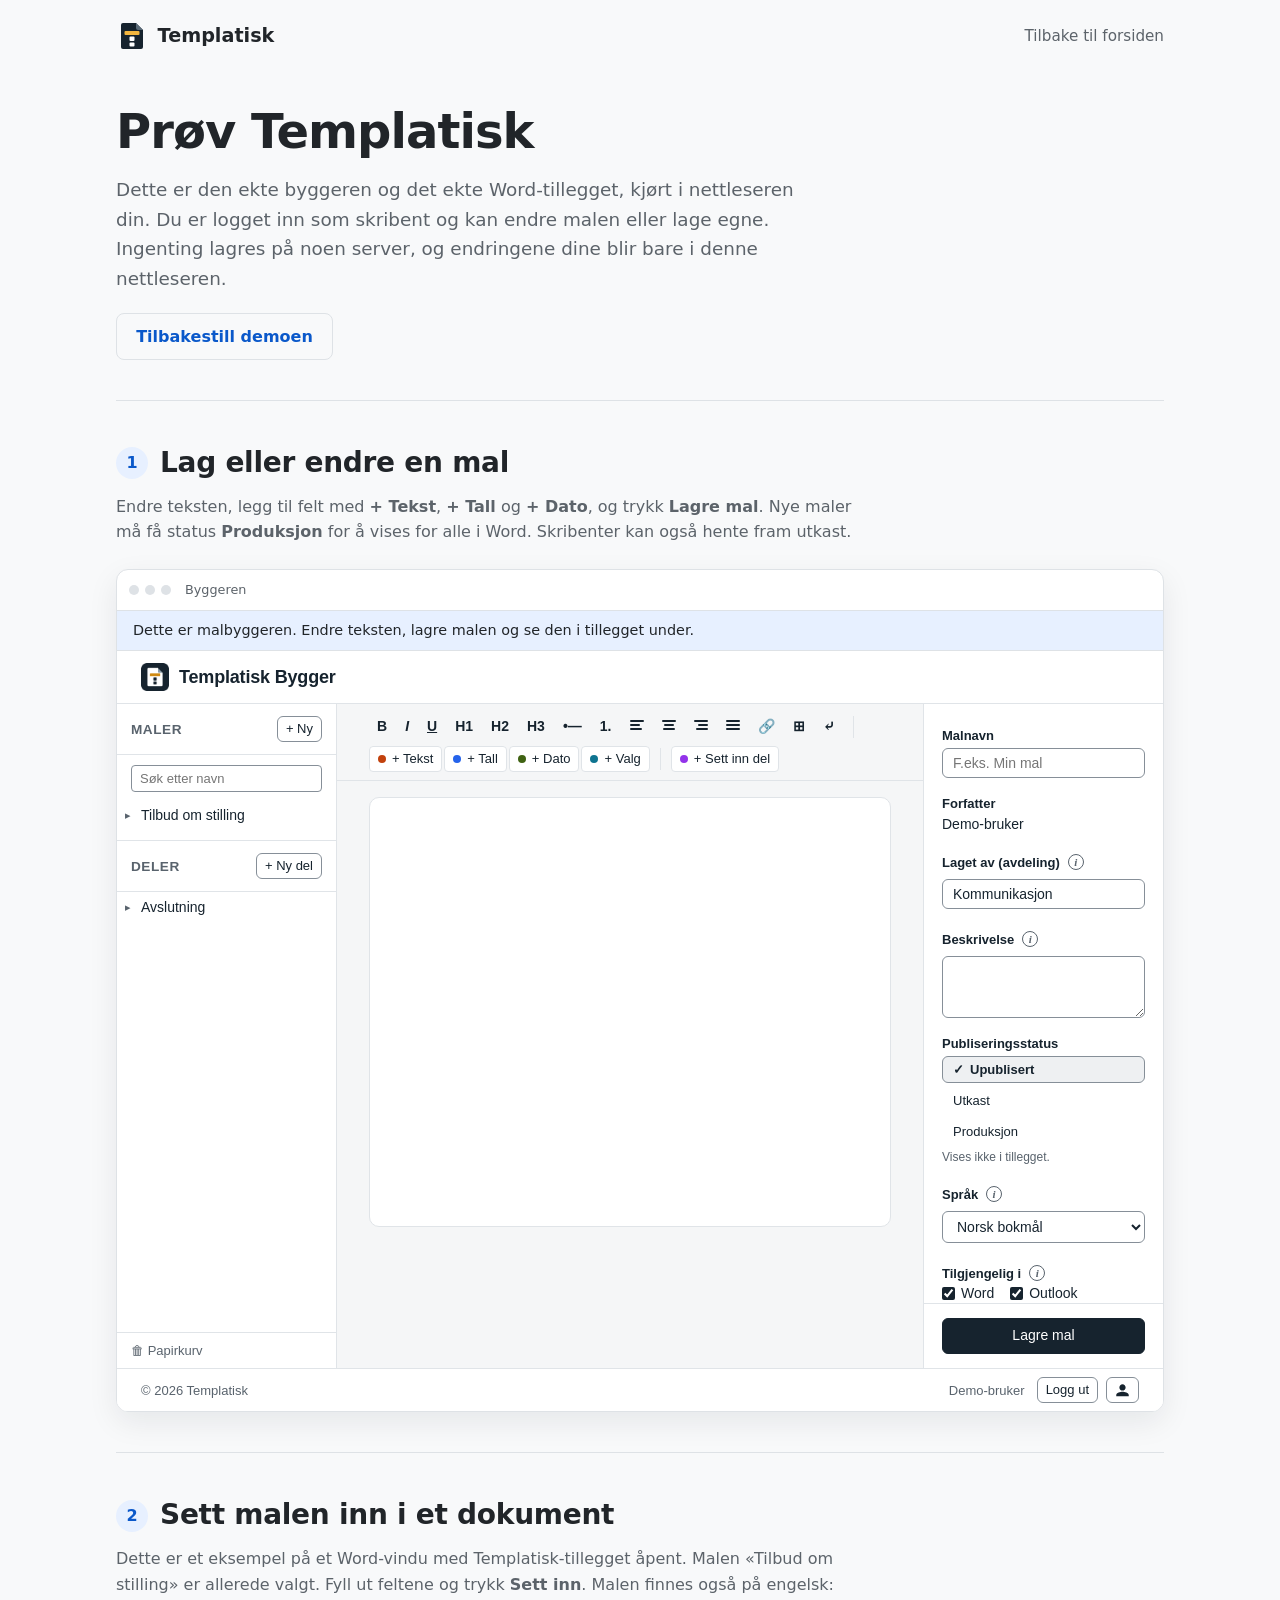
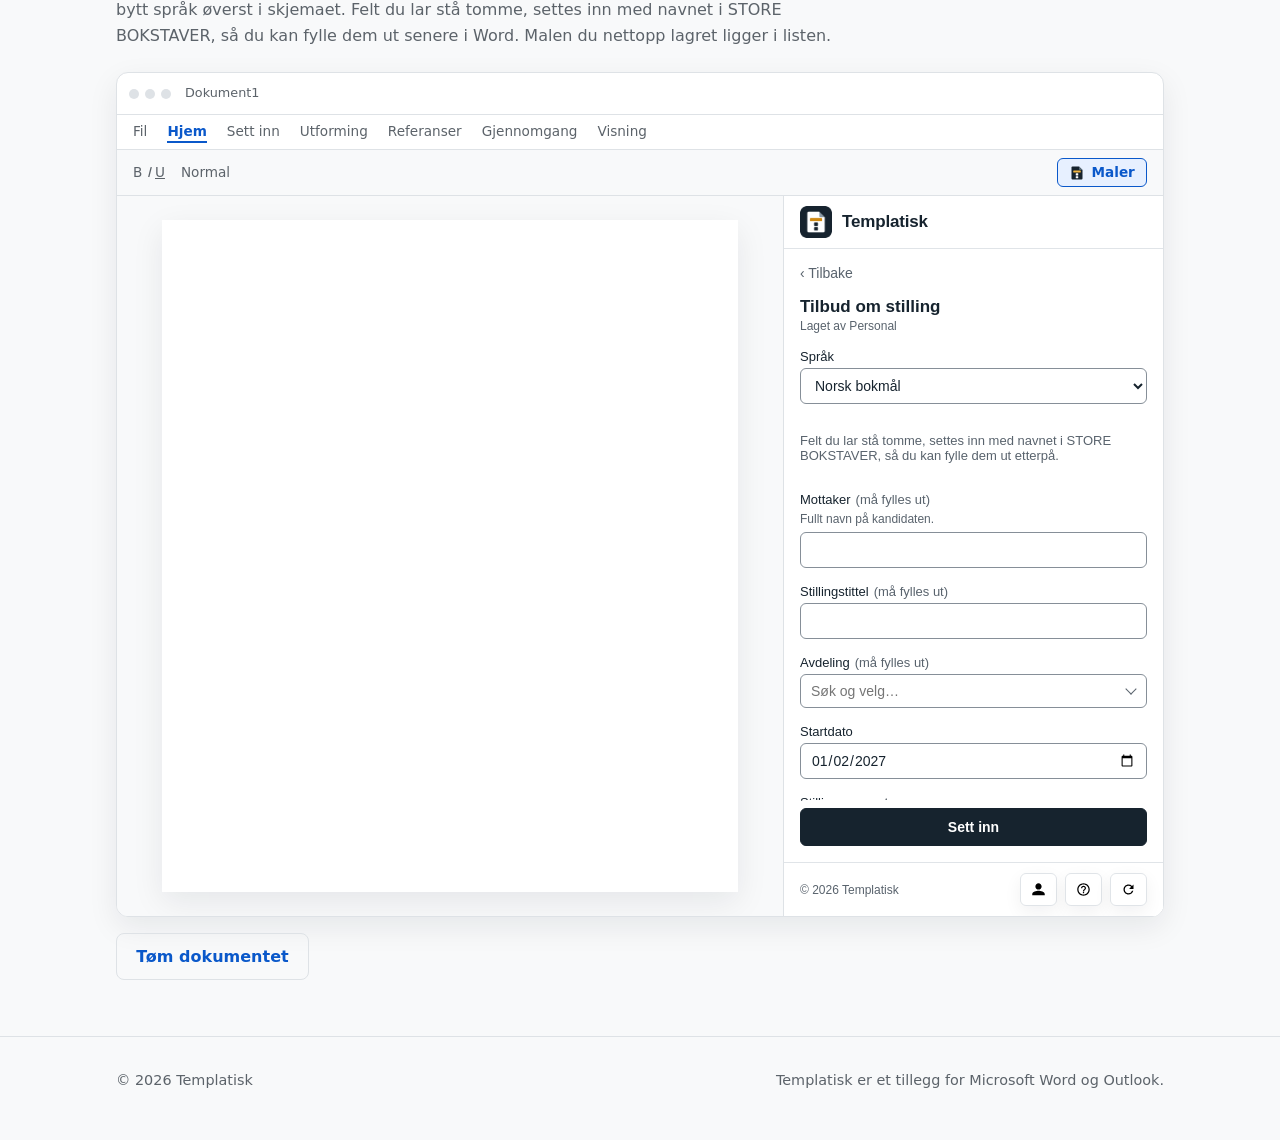
==== demo/index.html @ 2d494798 "Rebuild demo from Templatisk@4390b7e" ====
<!DOCTYPE html>
<html lang="nb">
<head>
  <meta charset="UTF-8" />
  <meta name="viewport" content="width=device-width, initial-scale=1" />
  <title>Prøv Templatisk</title>
  <meta name="description" content="Lag en mal i byggeren og sett den inn i et dokument, rett i nettleseren. Ingenting lagres på en server." />
  <link rel="icon" href="../favicon.svg" type="image/svg+xml" />
  <script type="module" crossorigin src="./assets/index-xJAio5lA.js"></script>
  <link rel="modulepreload" crossorigin href="./assets/store-BIdlFAGC.js">
  <link rel="modulepreload" crossorigin href="./assets/insert-message-D-D-c4nR.js">
  <link rel="stylesheet" crossorigin href="./assets/index-Do1nmGEj.css">
</head>
<body>
  <div class="wrap">
    <header class="top">
      <a class="brand" href="../">
        <picture>
          <source srcset="../logo/mark-dark.svg" media="(prefers-color-scheme: dark)" />
          <img src="../logo/mark.svg" alt="" />
        </picture>Templatisk
      </a>
      <a class="back" href="../">Tilbake til forsiden</a>
    </header>

    <main>
      <section class="intro">
        <h1>Prøv Templatisk</h1>
        <p class="lead">Dette er den ekte byggeren og det ekte Word-tillegget, kjørt i nettleseren din. Du er logget inn som skribent og kan endre malen eller lage egne. Ingenting lagres på noen server, og endringene dine blir bare i denne nettleseren.</p>
        <p><button type="button" class="btn ghost" id="reset-demo">Tilbakestill demoen</button></p>
      </section>

      <p class="small-screen-note">Demoen trenger en større skjerm. Åpne denne siden på en PC eller et nettbrett i liggende format.</p>

      <section class="demo-step" aria-labelledby="step-builder">
        <h2 id="step-builder"><span class="num">1</span>Lag eller endre en mal</h2>
        <p class="sub">Endre teksten, legg til felt med <strong>+ Tekst</strong>, <strong>+ Tall</strong> og <strong>+ Dato</strong>, og trykk <strong>Lagre mal</strong>. Nye maler må få status <strong>Produksjon</strong> for å vises for alle i Word. Skribenter kan også hente fram utkast.</p>
        <div class="window">
          <div class="window-bar" aria-hidden="true"><span></span><span></span><span></span><em>Byggeren</em></div>
          <p class="window-hint">Dette er malbyggeren. Endre teksten, lagre malen og se den i tillegget under.</p>
          <iframe id="builder-frame" class="builder-frame" src="builder.html" title="Templatisk-byggeren"></iframe>
        </div>
      </section>

      <section class="demo-step" aria-labelledby="step-word">
        <h2 id="step-word"><span class="num">2</span>Sett malen inn i et dokument</h2>
        <p class="sub">Dette er et eksempel på et Word-vindu med Templatisk-tillegget åpent. Malen «Tilbud om stilling» er allerede valgt. Fyll ut feltene og trykk <strong>Sett inn</strong>. Malen finnes også på engelsk: bytt språk øverst i skjemaet. Felt du lar stå tomme, settes inn med navnet i STORE BOKSTAVER, så du kan fylle dem ut senere i Word. Malen du nettopp lagret ligger i listen.</p>
        <div class="word">
          <div class="word-title" aria-hidden="true"><span></span><span></span><span></span><em>Dokument1</em></div>
          <div class="word-ribbon" aria-hidden="true">
            <span>Fil</span><span class="active">Hjem</span><span>Sett inn</span><span>Utforming</span><span>Referanser</span><span>Gjennomgang</span><span>Visning</span>
          </div>
          <div class="word-tools" aria-hidden="true">
            <span class="tool-group">B <i>I</i> <u>U</u></span>
            <span class="tool-group">Normal</span>
            <span class="tool-templatisk"><img src="../logo/mark.svg" alt="" />Maler</span>
          </div>
          <div class="word-body">
            <div class="word-canvas">
              <div class="paper" id="paper" contenteditable="true" spellcheck="false" aria-label="Dokumentet. Klikk her for å velge hvor malen settes inn."><p><br></p></div>
            </div>
            <iframe id="addin-frame" class="addin-frame" src="addin.html" title="Templatisk-tillegget i Word"></iframe>
          </div>
        </div>
        <p><button type="button" class="btn ghost" id="clear-document">Tøm dokumentet</button></p>
      </section>
    </main>
  </div>

  <footer>
    <div class="wrap">
      <span>© 2026 Templatisk</span>
      <span>Templatisk er et tillegg for Microsoft Word og Outlook.</span>
    </div>
  </footer>
</body>
</html>
---- demo/assets/index-Do1nmGEj.css ----
:root{--bg: #f8f9fa;--surface: #ffffff;--border: #dee2e6;--text: #212529;--muted: #5c636a;--primary: #0a58ca;--primary-tint: #e7f0ff;--highlight: #fff3e0;--shadow: 0 10px 30px rgba(16, 24, 40, .08)}@media(prefers-color-scheme:dark){:root{--bg: #1a1d21;--surface: #25292e;--border: #3a4048;--text: #e2e8f0;--muted: #a3b0c4;--primary: #82b4f7;--primary-tint: #1e3a5f;--highlight: #3d2a12;--shadow: 0 10px 30px rgba(0, 0, 0, .35)}}*{box-sizing:border-box}body{margin:0;background:var(--bg);color:var(--text);font-family:Segoe UI,system-ui,-apple-system,sans-serif;line-height:1.6}a{color:var(--primary)}.wrap{max-width:68rem;margin:0 auto;padding:0 1.25rem}header.top{display:flex;align-items:center;justify-content:space-between;padding:1.25rem 0}.brand{display:flex;align-items:center;gap:.6rem;font-weight:700;font-size:1.2rem;color:var(--text);text-decoration:none}.brand img{display:block;width:32px;height:32px}.back{color:var(--muted);text-decoration:none;font-size:.95rem}.back:hover{color:var(--text)}.intro{padding:2rem 0 1.5rem}.intro h1{font-size:clamp(2rem,4.5vw,3rem);line-height:1.15;margin:0 0 1rem;letter-spacing:-.02em}.intro .lead{font-size:1.15rem;color:var(--muted);max-width:44rem;margin:0 0 1.25rem}.btn{display:inline-block;padding:.6rem 1.2rem;border-radius:8px;font:inherit;font-weight:600;cursor:pointer;background:var(--primary);color:var(--surface);border:0}.btn.ghost{background:transparent;color:var(--primary);border:1px solid var(--border)}.demo-step{padding:2.5rem 0;border-top:1px solid var(--border)}.demo-step h2{display:flex;align-items:center;gap:.75rem;font-size:1.75rem;margin:0 0 .5rem;letter-spacing:-.01em}.num{display:inline-grid;place-items:center;width:2rem;height:2rem;border-radius:50%;background:var(--primary-tint);color:var(--primary);font-size:1rem;font-weight:700}.sub{color:var(--muted);margin:0 0 1.5rem;max-width:46rem}.window{background:var(--surface);border:1px solid var(--border);border-radius:12px;box-shadow:var(--shadow);overflow:hidden}.window-bar,.word-title{display:flex;align-items:center;gap:6px;padding:10px 12px;border-bottom:1px solid var(--border)}.window-bar span,.word-title span{width:10px;height:10px;border-radius:50%;background:var(--border)}.window-bar em,.word-title em{margin-left:.5rem;font-style:normal;font-size:.8rem;color:var(--muted)}.window-hint{margin:0;padding:.5rem 1rem;border-bottom:1px solid var(--border);background:var(--primary-tint);color:var(--text);font-size:.9rem}.builder-frame{display:block;width:100%;height:760px;border:0;background:#fff}.word{background:var(--surface);border:1px solid var(--border);border-radius:12px;box-shadow:var(--shadow);overflow:hidden}.word-title{justify-content:flex-start}.word-ribbon{display:flex;gap:1.25rem;padding:.4rem 1rem;border-bottom:1px solid var(--border);font-size:.85rem;color:var(--muted)}.word-ribbon .active{color:var(--primary);font-weight:600;box-shadow:inset 0 -2px 0 var(--primary)}.word-tools{display:flex;align-items:center;gap:1rem;padding:.5rem 1rem;border-bottom:1px solid var(--border);font-size:.85rem;color:var(--muted);background:var(--bg)}.tool-templatisk{display:inline-flex;align-items:center;gap:.4rem;margin-left:auto;padding:.15rem .7rem;border:1px solid var(--primary);border-radius:6px;color:var(--primary);background:var(--primary-tint);font-weight:600}.tool-templatisk img{width:16px;height:16px}.word-body{display:grid;grid-template-columns:1fr 380px;height:720px}.word-canvas{overflow-y:auto;padding:1.5rem;background:var(--bg)}.paper{min-height:100%;max-width:36rem;margin:0 auto;padding:2.5rem 3rem;background:#fff;color:#212529;box-shadow:var(--shadow);font-family:Calibri,Segoe UI,system-ui,sans-serif;font-size:.95rem;line-height:1.5;outline:none}.paper h1{font-size:1.6rem;margin:0 0 .75rem}.paper p{margin:0 0 .75rem}.paper .inserted{border-radius:4px;animation:inserted 1.4s ease-out}@keyframes inserted{0%{background:var(--highlight)}to{background:transparent}}@media(prefers-reduced-motion:reduce){.paper .inserted{animation:none}}.addin-frame{display:block;width:100%;height:100%;border:0;border-left:1px solid var(--border);background:#fff}.small-screen-note{display:none;padding:1rem;border:1px solid var(--border);border-radius:8px;background:var(--surface);color:var(--muted)}footer{padding:2rem 0 3rem;color:var(--muted);font-size:.9rem;border-top:1px solid var(--border)}footer .wrap{display:flex;justify-content:space-between;gap:1rem;flex-wrap:wrap}@media(max-width:860px){.small-screen-note{display:block}.demo-step{display:none}}
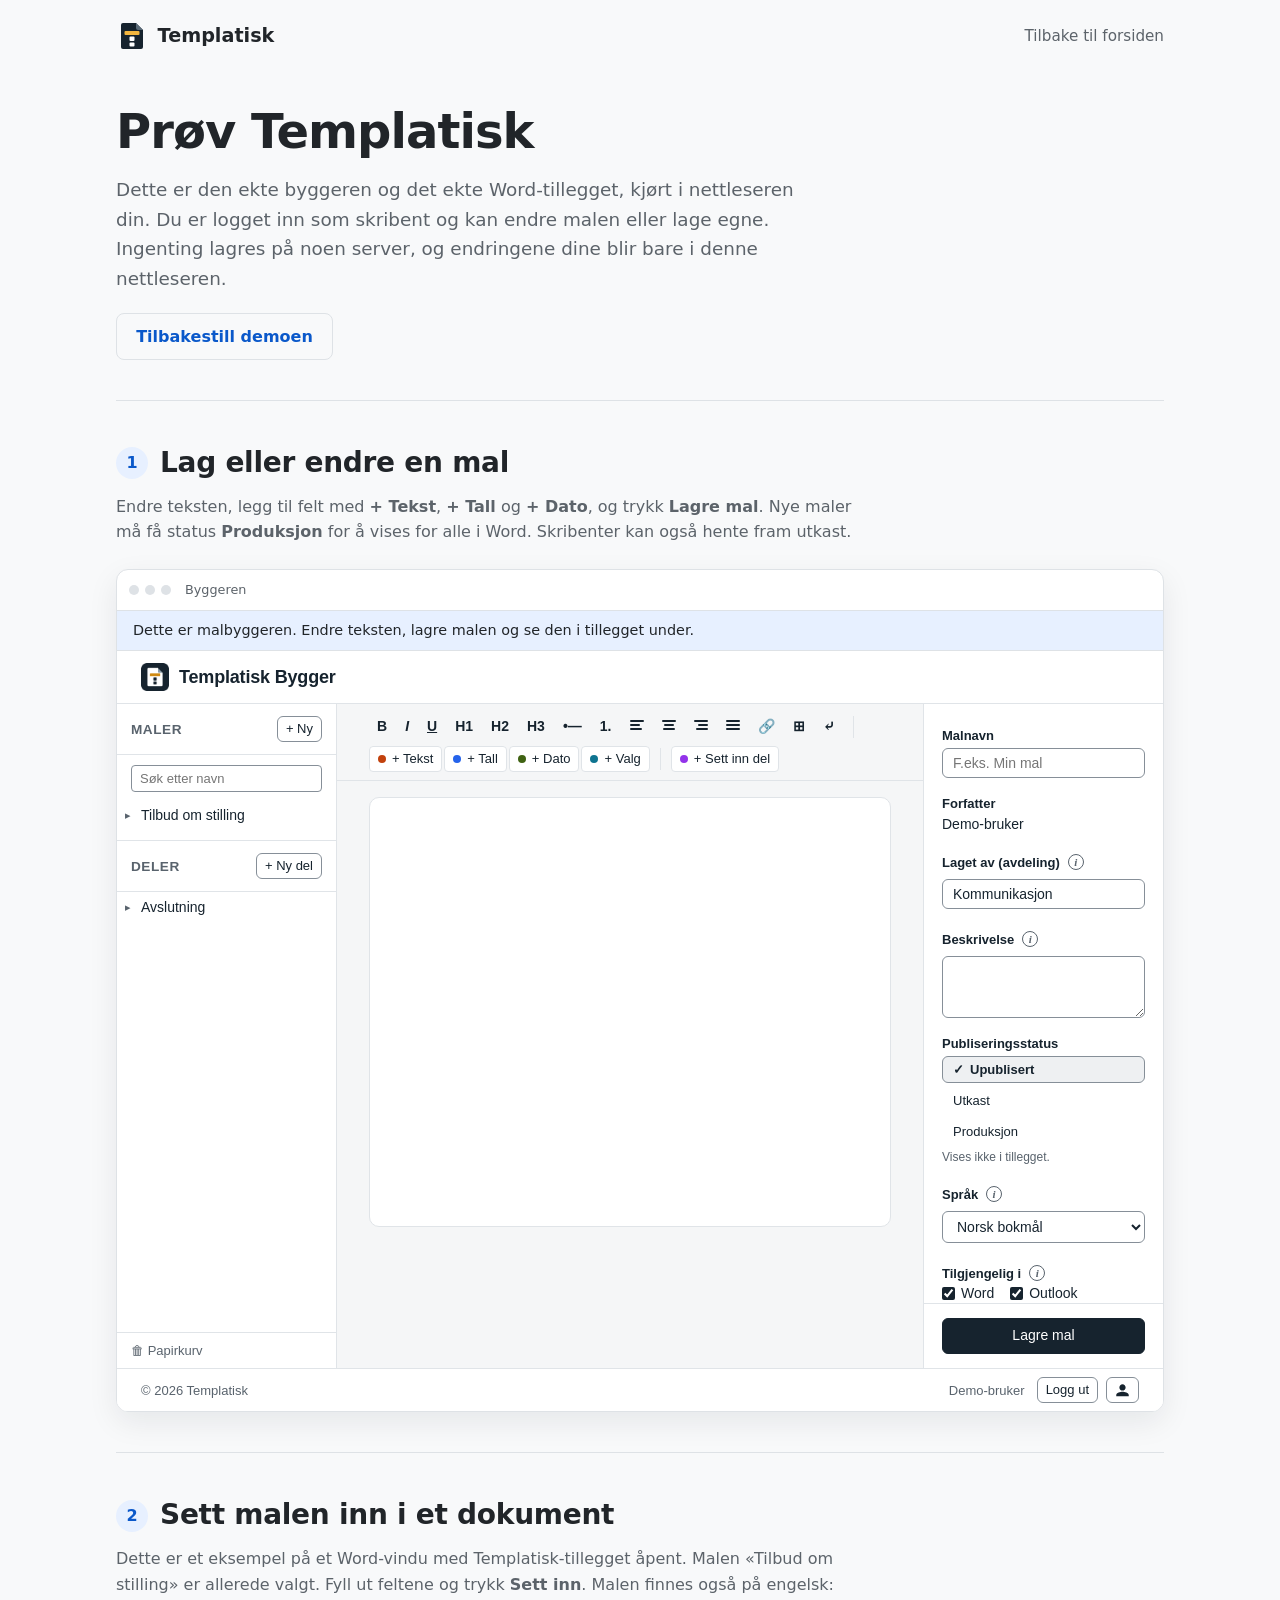
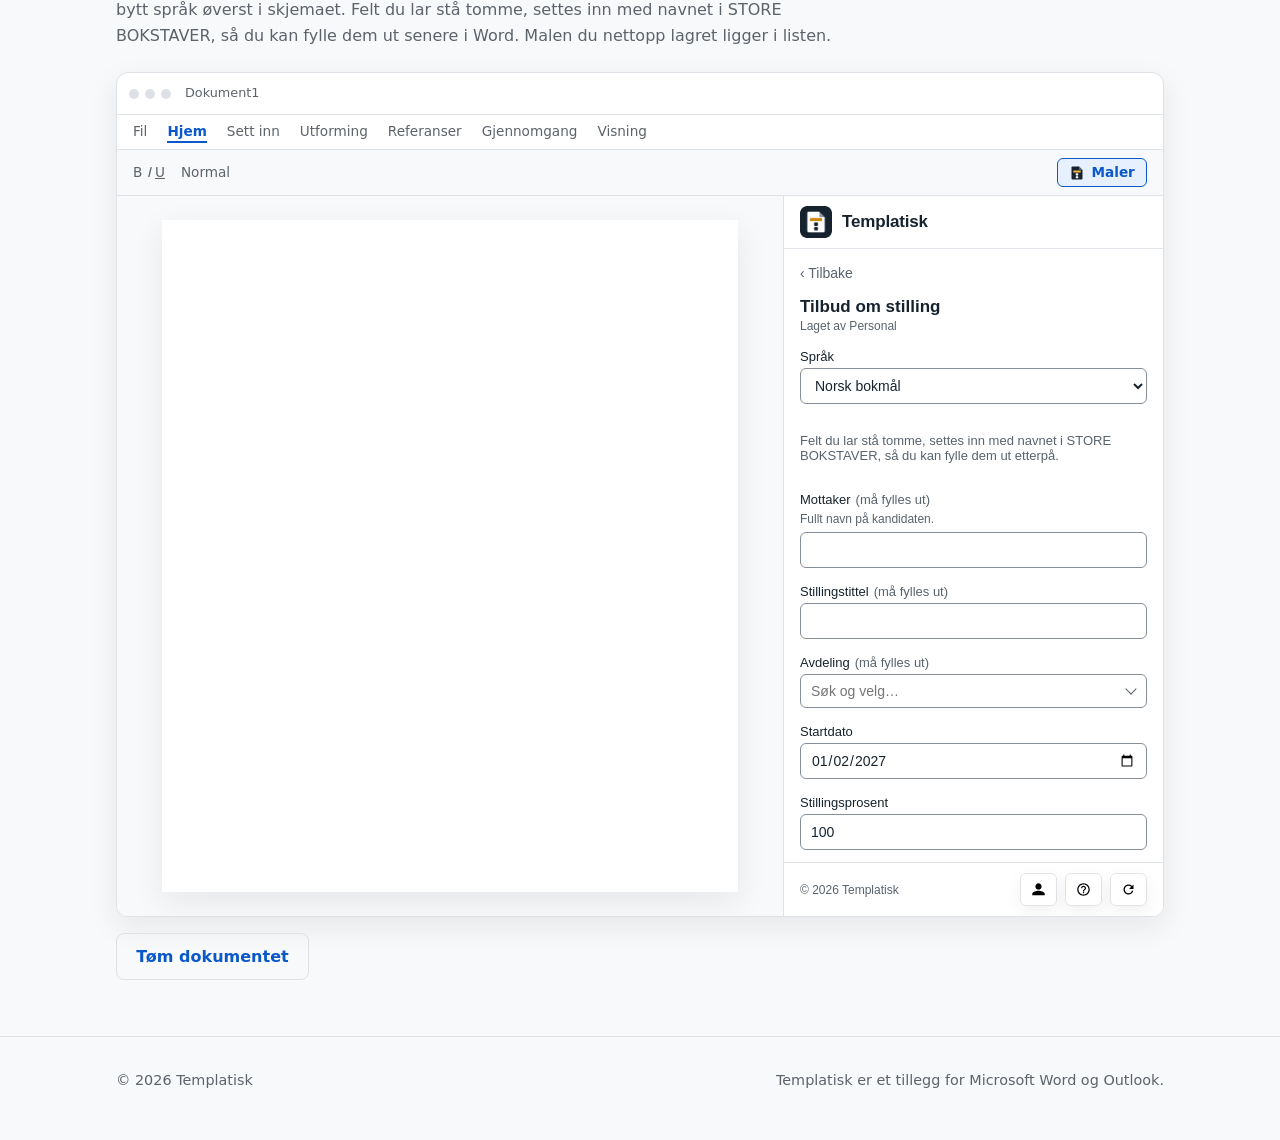
==== commit dcdb6c40: "Rebuild demo from Templatisk@631b515" ====
--- a/demo/index.html
+++ b/demo/index.html
@@ -57,7 +57,7 @@
           </div>
           <div class="word-body">
             <div class="word-canvas">
-              <div class="paper" id="paper" contenteditable="true" spellcheck="false" aria-label="Dokumentet. Klikk her for å velge hvor malen settes inn."><p><br></p></div>
+              <div class="paper" id="paper" contenteditable="true" role="textbox" aria-multiline="true" spellcheck="false" aria-label="Dokumentet. Klikk her for å velge hvor malen settes inn."><p><br></p></div>
             </div>
             <iframe id="addin-frame" class="addin-frame" src="addin.html" title="Templatisk-tillegget i Word"></iframe>
           </div>
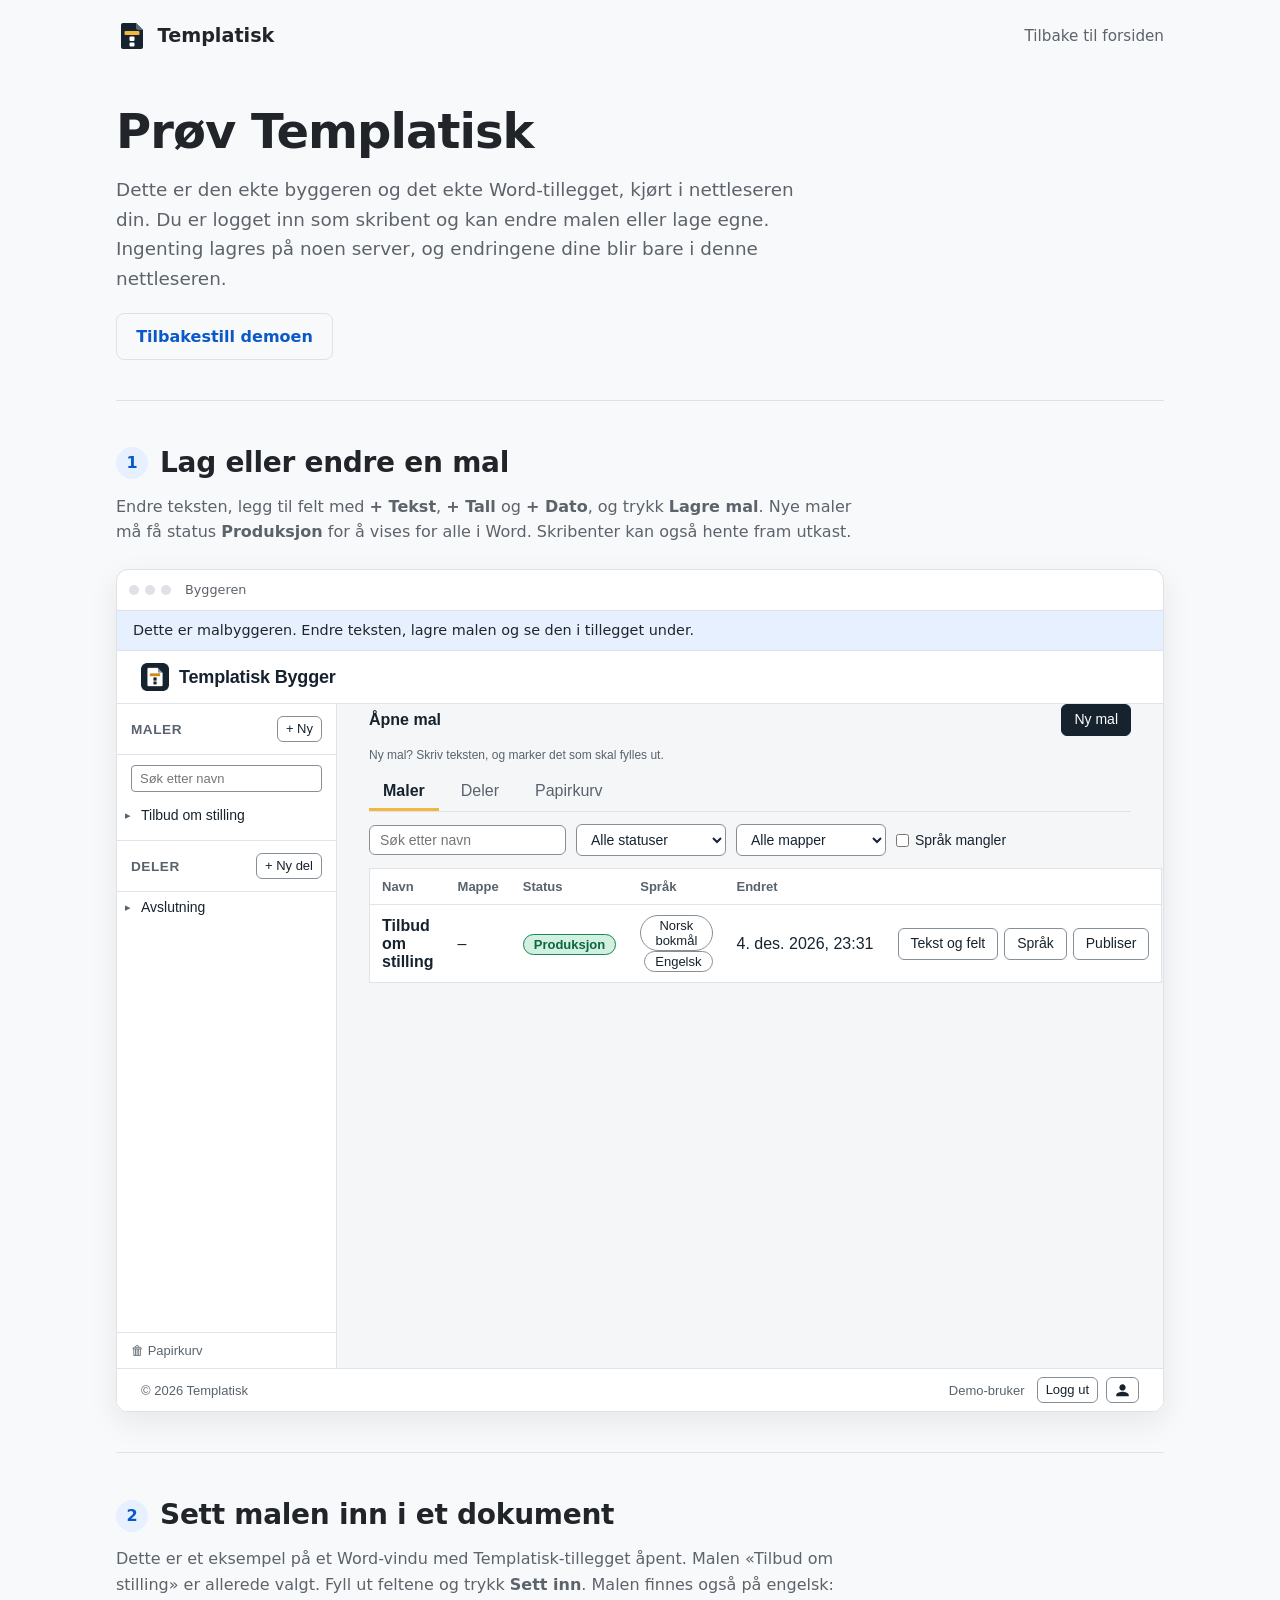
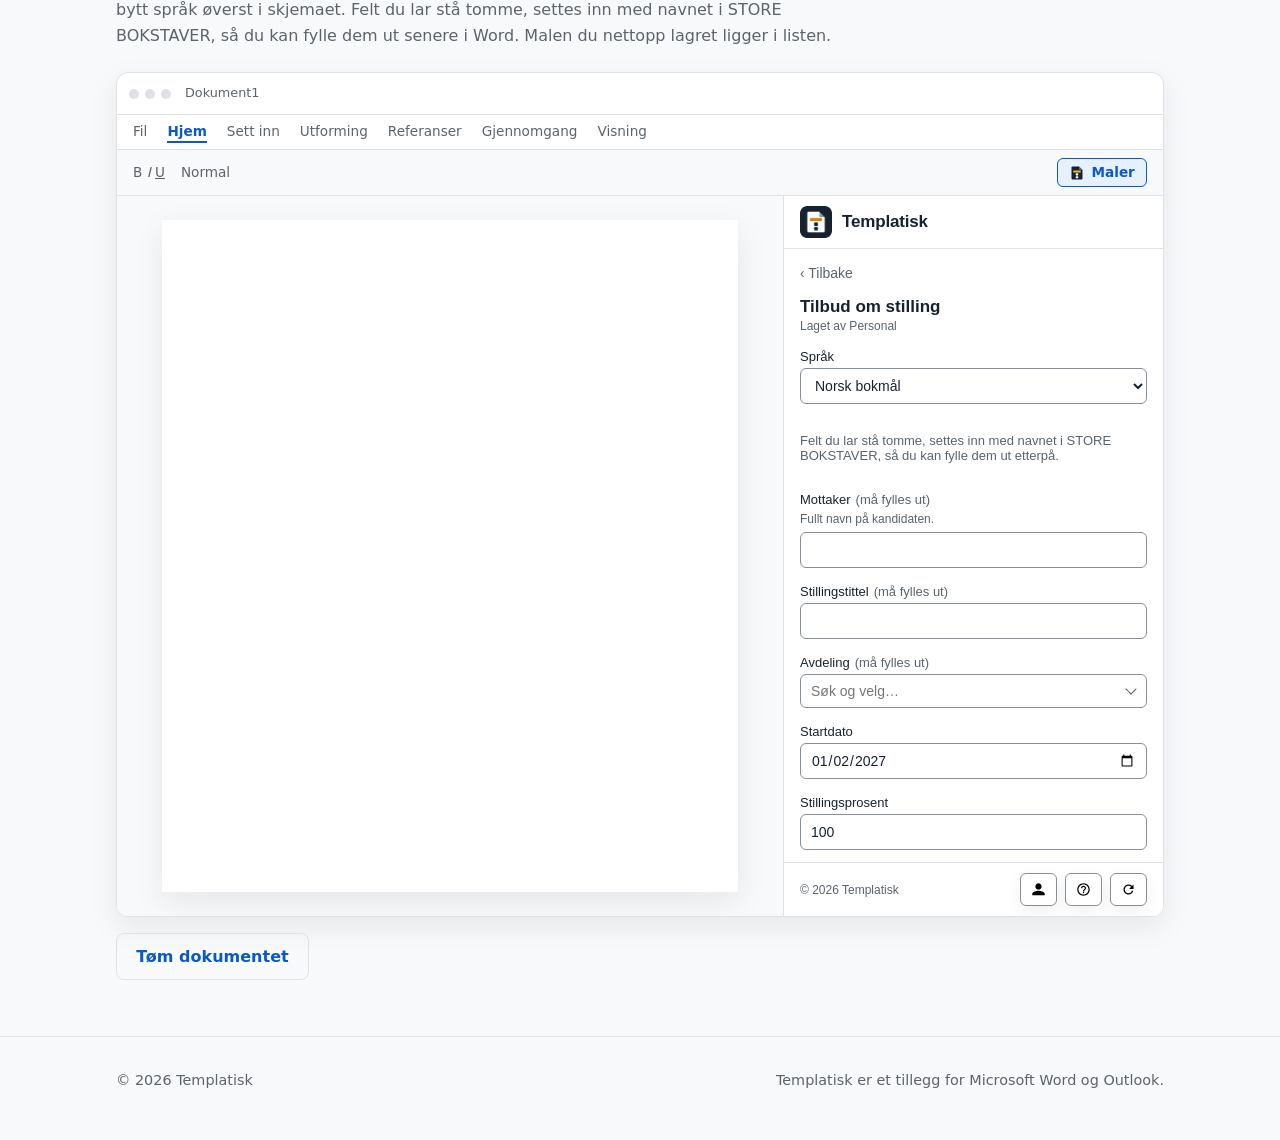
==== commit 3b456714: "Rebuild demo from Templatisk@3c348c4" ====
--- a/demo/index.html
+++ b/demo/index.html
@@ -6,10 +6,10 @@
   <title>Prøv Templatisk</title>
   <meta name="description" content="Lag en mal i byggeren og sett den inn i et dokument, rett i nettleseren. Ingenting lagres på en server." />
   <link rel="icon" href="../favicon.svg" type="image/svg+xml" />
-  <script type="module" crossorigin src="./assets/index-xJAio5lA.js"></script>
+  <script type="module" crossorigin src="./assets/index-dsEpSa9Q.js"></script>
   <link rel="modulepreload" crossorigin href="./assets/store-BIdlFAGC.js">
   <link rel="modulepreload" crossorigin href="./assets/insert-message-D-D-c4nR.js">
-  <link rel="stylesheet" crossorigin href="./assets/index-Do1nmGEj.css">
+  <link rel="stylesheet" crossorigin href="./assets/index-BY5mXdwg.css">
 </head>
 <body>
   <div class="wrap">
@@ -63,6 +63,11 @@
           </div>
         </div>
         <p><button type="button" class="btn ghost" id="clear-document">Tøm dokumentet</button></p>
+        <p id="clear-confirm" hidden role="alertdialog" aria-label="Tøm dokumentet?">
+          Slette alt i dokumentet?
+          <button type="button" class="btn ghost" id="clear-confirm-yes">Tøm dokumentet</button>
+          <button type="button" class="btn ghost" id="clear-confirm-no">Avbryt</button>
+        </p>
       </section>
     </main>
   </div>
--- a/demo/assets/index-BY5mXdwg.css
+++ b/demo/assets/index-BY5mXdwg.css
@@ -0,0 +1 @@
+:root{--bg: #f8f9fa;--surface: #ffffff;--border: #dee2e6;--text: #212529;--muted: #5c636a;--primary: #0a58ca;--primary-tint: #e7f0ff;--shadow: 0 10px 30px rgba(16, 24, 40, .08)}@media(prefers-color-scheme:dark){:root{--bg: #1a1d21;--surface: #25292e;--border: #3a4048;--text: #e2e8f0;--muted: #a3b0c4;--primary: #82b4f7;--primary-tint: #1e3a5f;--shadow: 0 10px 30px rgba(0, 0, 0, .35)}}*{box-sizing:border-box}body{margin:0;background:var(--bg);color:var(--text);font-family:Segoe UI,system-ui,-apple-system,sans-serif;line-height:1.6}a{color:var(--primary)}.wrap{max-width:68rem;margin:0 auto;padding:0 1.25rem}header.top{display:flex;align-items:center;justify-content:space-between;padding:1.25rem 0}.brand{display:flex;align-items:center;gap:.6rem;font-weight:700;font-size:1.2rem;color:var(--text);text-decoration:none}.brand img{display:block;width:32px;height:32px}.back{color:var(--muted);text-decoration:none;font-size:.95rem}.back:hover{color:var(--text)}.intro{padding:2rem 0 1.5rem}.intro h1{font-size:clamp(2rem,4.5vw,3rem);line-height:1.15;margin:0 0 1rem;letter-spacing:-.02em}.intro .lead{font-size:1.15rem;color:var(--muted);max-width:44rem;margin:0 0 1.25rem}.btn{display:inline-block;padding:.6rem 1.2rem;border-radius:8px;font:inherit;font-weight:600;cursor:pointer;background:var(--primary);color:var(--surface);border:0}.btn.ghost{background:transparent;color:var(--primary);border:1px solid var(--border)}.demo-step{padding:2.5rem 0;border-top:1px solid var(--border)}.demo-step h2{display:flex;align-items:center;gap:.75rem;font-size:1.75rem;margin:0 0 .5rem;letter-spacing:-.01em}.num{display:inline-grid;place-items:center;width:2rem;height:2rem;border-radius:50%;background:var(--primary-tint);color:var(--primary);font-size:1rem;font-weight:700}.sub{color:var(--muted);margin:0 0 1.5rem;max-width:46rem}.window{background:var(--surface);border:1px solid var(--border);border-radius:12px;box-shadow:var(--shadow);overflow:hidden}.window-bar,.word-title{display:flex;align-items:center;gap:6px;padding:10px 12px;border-bottom:1px solid var(--border)}.window-bar span,.word-title span{width:10px;height:10px;border-radius:50%;background:var(--border)}.window-bar em,.word-title em{margin-left:.5rem;font-style:normal;font-size:.8rem;color:var(--muted)}.window-hint{margin:0;padding:.5rem 1rem;border-bottom:1px solid var(--border);background:var(--primary-tint);color:var(--text);font-size:.9rem}.builder-frame{display:block;width:100%;height:760px;border:0;background:#fff}.word{background:var(--surface);border:1px solid var(--border);border-radius:12px;box-shadow:var(--shadow);overflow:hidden}.word-title{justify-content:flex-start}.word-ribbon{display:flex;gap:1.25rem;padding:.4rem 1rem;border-bottom:1px solid var(--border);font-size:.85rem;color:var(--muted)}.word-ribbon .active{color:var(--primary);font-weight:600;box-shadow:inset 0 -2px 0 var(--primary)}.word-tools{display:flex;align-items:center;gap:1rem;padding:.5rem 1rem;border-bottom:1px solid var(--border);font-size:.85rem;color:var(--muted);background:var(--bg)}.tool-templatisk{display:inline-flex;align-items:center;gap:.4rem;margin-left:auto;padding:.15rem .7rem;border:1px solid var(--primary);border-radius:6px;color:var(--primary);background:var(--primary-tint);font-weight:600}.tool-templatisk img{width:16px;height:16px}.word-body{display:grid;grid-template-columns:1fr 380px;height:720px}.word-canvas{overflow-y:auto;padding:1.5rem;background:var(--bg)}.paper{min-height:100%;max-width:36rem;margin:0 auto;padding:2.5rem 3rem;background:#fff;color:#212529;box-shadow:var(--shadow);font-family:Calibri,Segoe UI,system-ui,sans-serif;font-size:.95rem;line-height:1.5;outline:none}.paper h1{font-size:1.6rem;margin:0 0 .75rem}.paper p{margin:0 0 .75rem}.paper .inserted{border-radius:4px;animation:inserted 1.4s ease-out}.paper .inserted+.inserted{margin-top:1.5em}@keyframes inserted{0%{background:#fff3e0}to{background:transparent}}@media(prefers-reduced-motion:reduce){.paper .inserted{animation:none}}.addin-frame{display:block;width:100%;height:100%;border:0;border-left:1px solid var(--border);background:#fff}.small-screen-note{display:none;padding:1rem;border:1px solid var(--border);border-radius:8px;background:var(--surface);color:var(--muted)}footer{padding:2rem 0 3rem;color:var(--muted);font-size:.9rem;border-top:1px solid var(--border)}footer .wrap{display:flex;justify-content:space-between;gap:1rem;flex-wrap:wrap}@media(max-width:860px){.small-screen-note{display:block}.demo-step{display:none}}
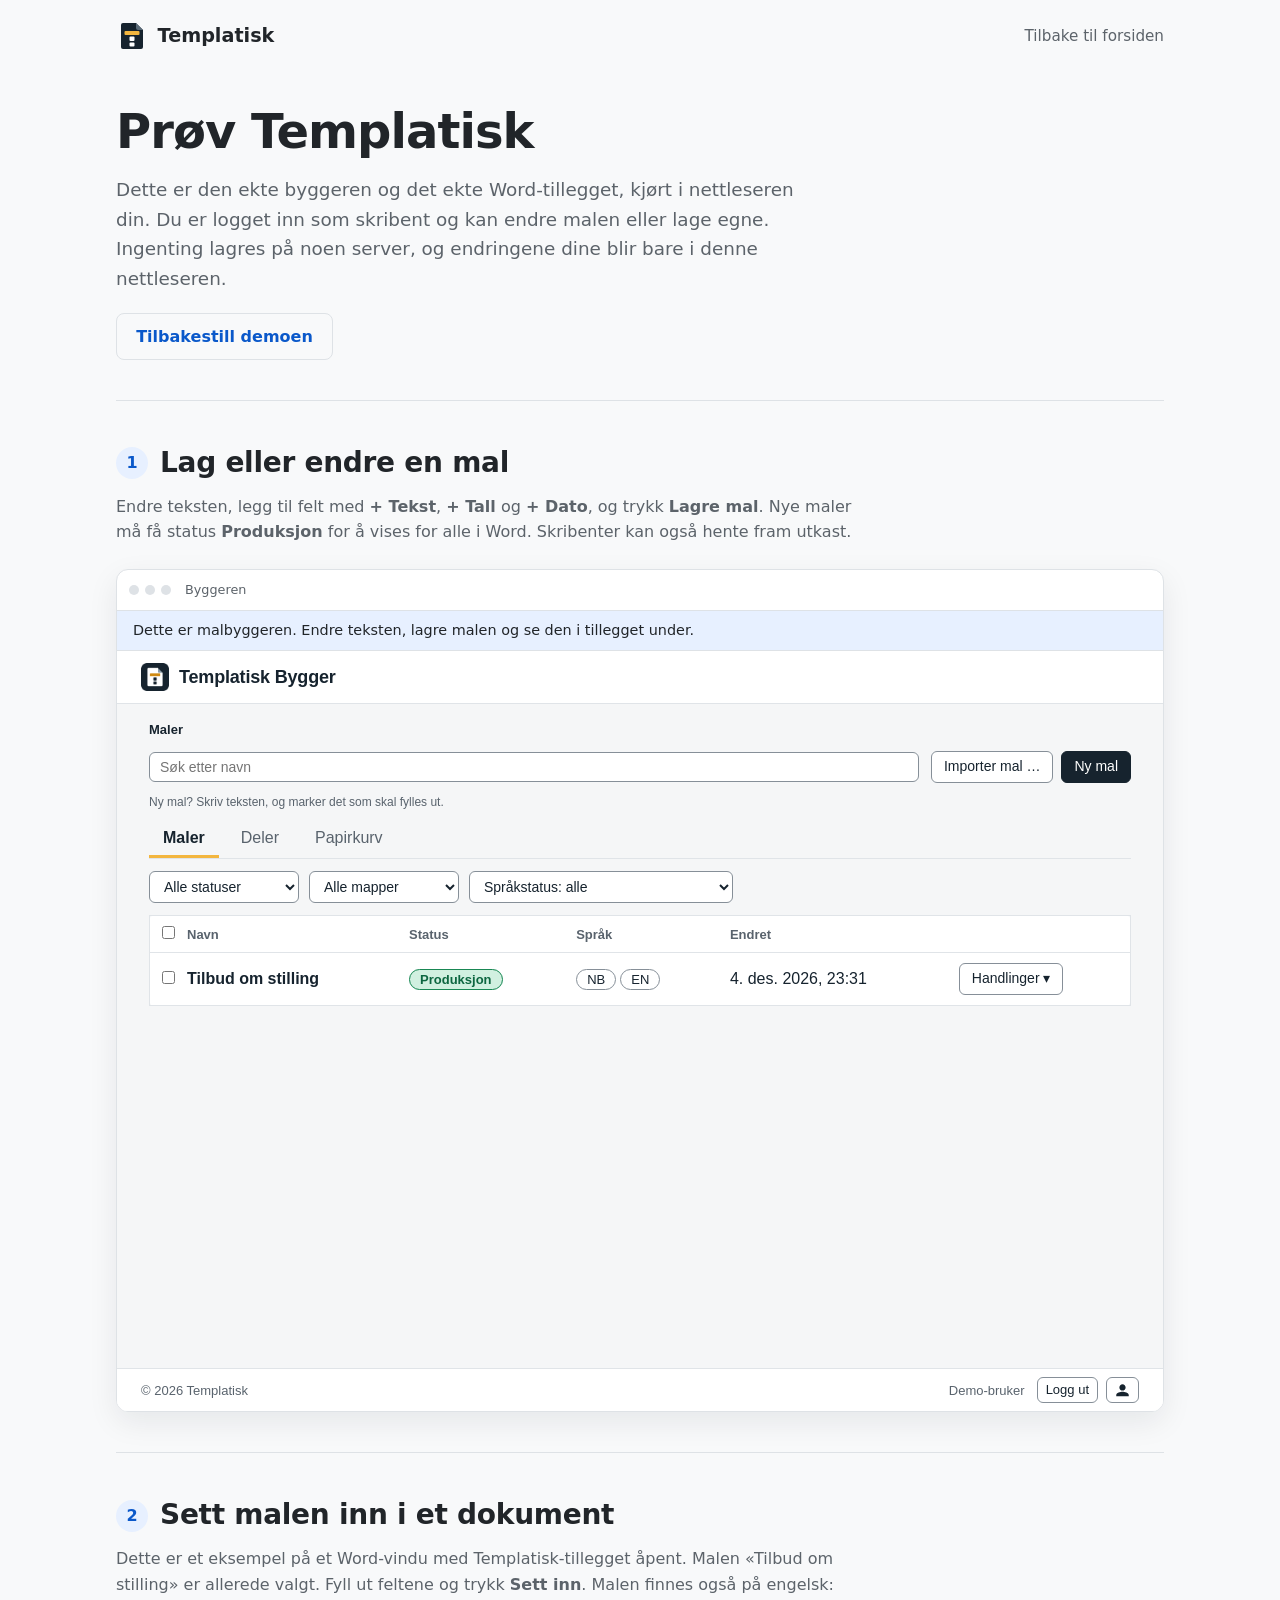
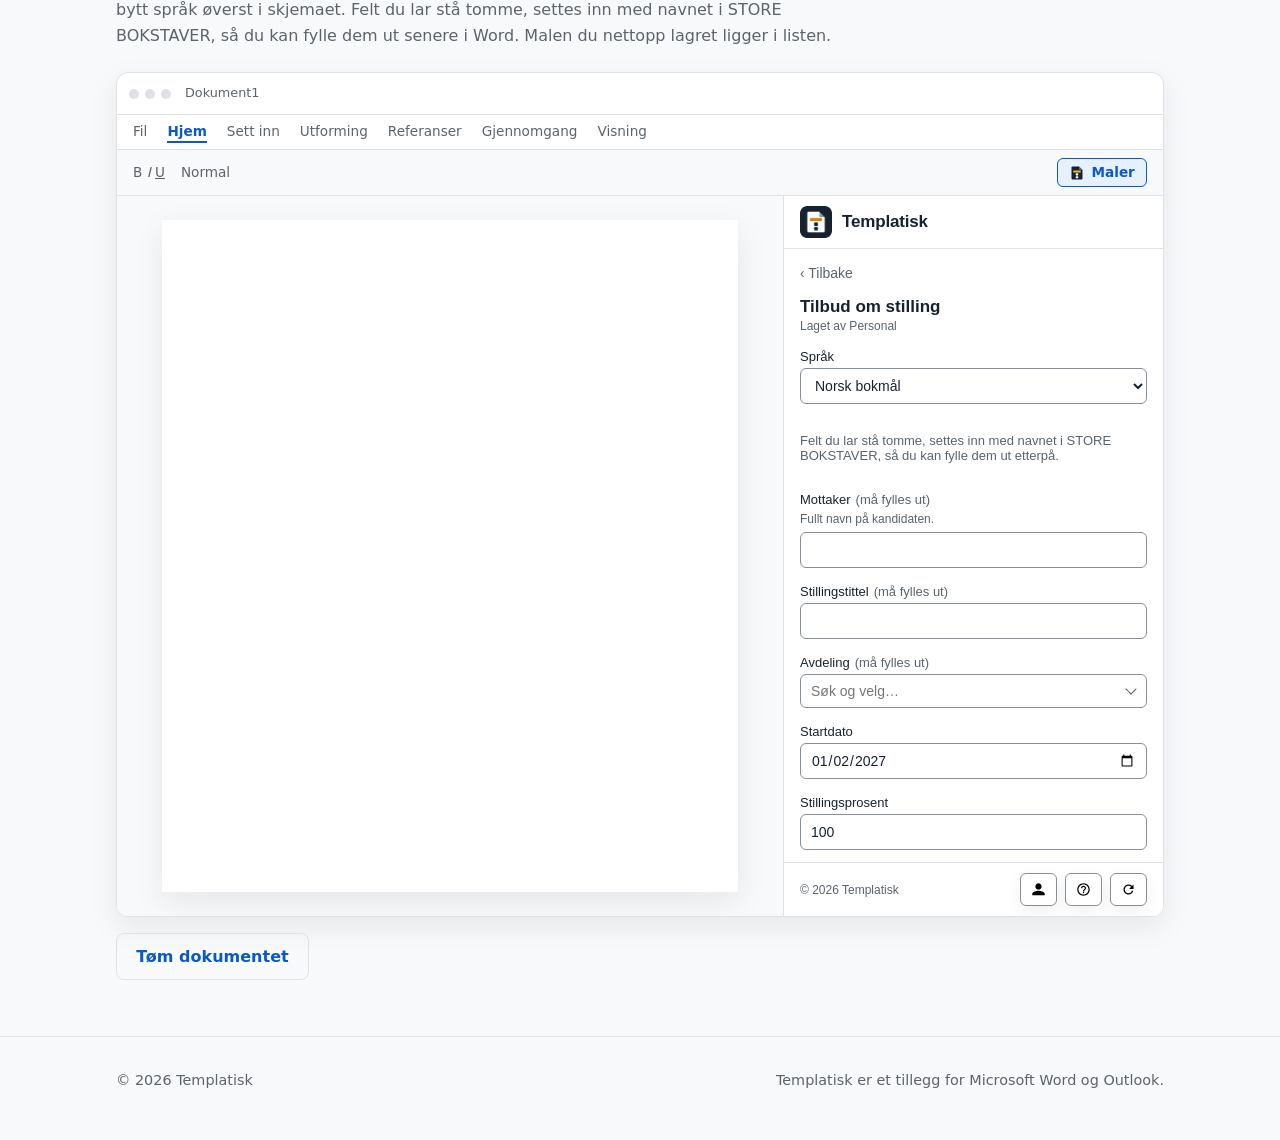
==== commit f2096fbd: "Flytt skjermbilder til demosiden (mobil) og bytt «møte» med «prat» Co-Authored-By: Claude Sonnet 5.5" ====
--- a/demo/index.html
+++ b/demo/index.html
@@ -10,6 +10,13 @@
   <link rel="modulepreload" crossorigin href="./assets/store-BIdlFAGC.js">
   <link rel="modulepreload" crossorigin href="./assets/insert-message-D-D-c4nR.js">
   <link rel="stylesheet" crossorigin href="./assets/index-BY5mXdwg.css">
+  <style>
+    .mobile-shots { display: none; }
+    .mobile-shots figure { margin: 1.5rem 0 0; }
+    .mobile-shots img { display: block; width: 100%; height: auto; border: 1px solid var(--border); border-radius: 12px; }
+    .mobile-shots figcaption { color: var(--muted); font-size: 0.9rem; margin-top: 0.75rem; }
+    @media (max-width: 860px) { .mobile-shots { display: block; margin-top: 1.5rem; } }
+  </style>
 </head>
 <body>
   <div class="wrap">
@@ -31,6 +38,18 @@
       </section>
 
       <p class="small-screen-note">Demoen trenger en større skjerm. Åpne denne siden på en PC eller et nettbrett i liggende format.</p>
+
+      <div class="mobile-shots">
+        <p>Slik ser det ut. Eksemplene er laget med fiktive data.</p>
+        <figure>
+          <img src="../screenshots/builder.webp" width="1500" height="914" loading="lazy" alt="Malbyggeren i nettleseren. Malen «Svar på søknad» er åpen i editoren med utfyllingsfeltene Navn, Søknadsdato, Saksnummer og Innvilget beløp i teksten, og en gjenbrukbar del kalt Avslutning nederst. Til høyre vises malnavn, forfatter, beskrivelse og publiseringsstatus." />
+          <figcaption>Malbyggeren: skriv malen og sett inn felt og gjenbrukbare deler.</figcaption>
+        </figure>
+        <figure>
+          <img src="../screenshots/addin.webp" width="760" height="1400" loading="lazy" alt="Tillegget i Word og Outlook med skjemaet for malen «Svar på søknad». Feltene Navn, Søknadsdato, Saksnummer, Innvilget beløp og Telefon er fylt ut, og språket er satt til norsk bokmål." />
+          <figcaption>Tillegget: saksbehandleren fyller ut skjemaet og setter inn teksten.</figcaption>
+        </figure>
+      </div>
 
       <section class="demo-step" aria-labelledby="step-builder">
         <h2 id="step-builder"><span class="num">1</span>Lag eller endre en mal</h2>
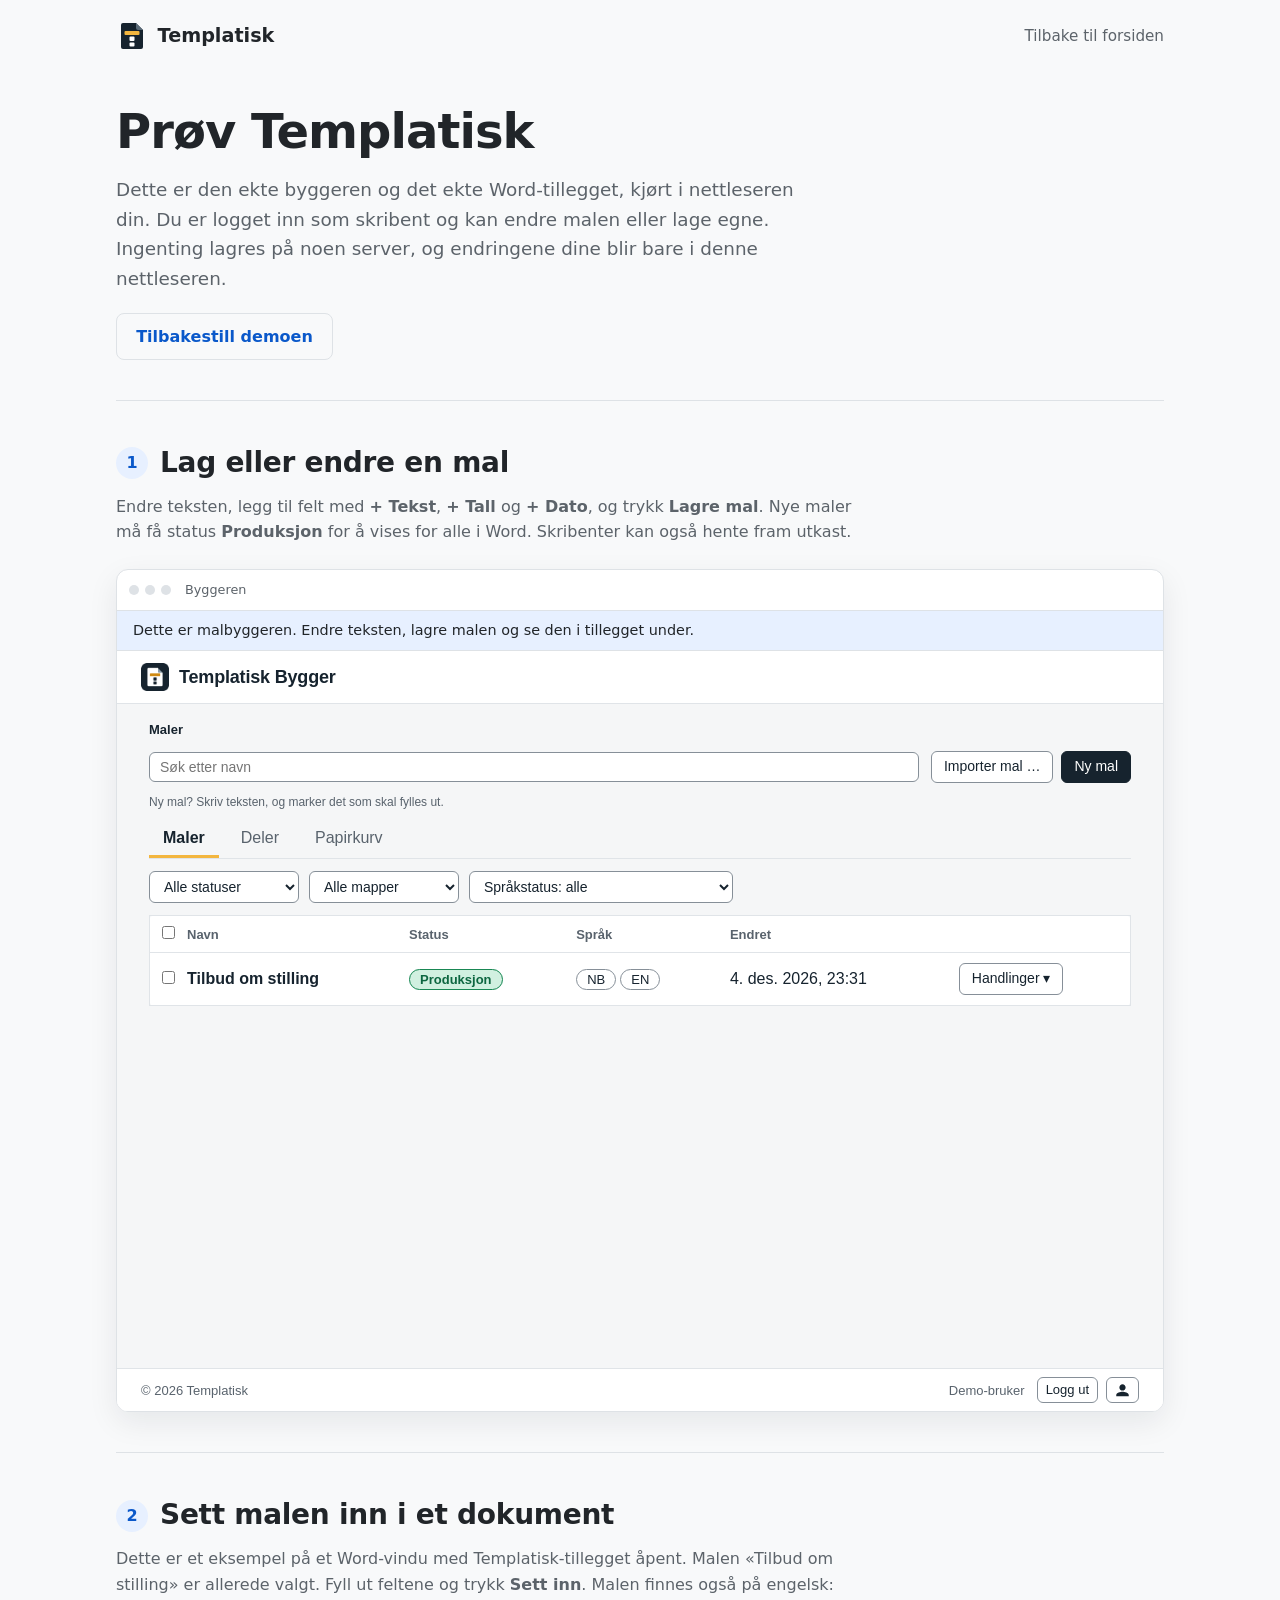
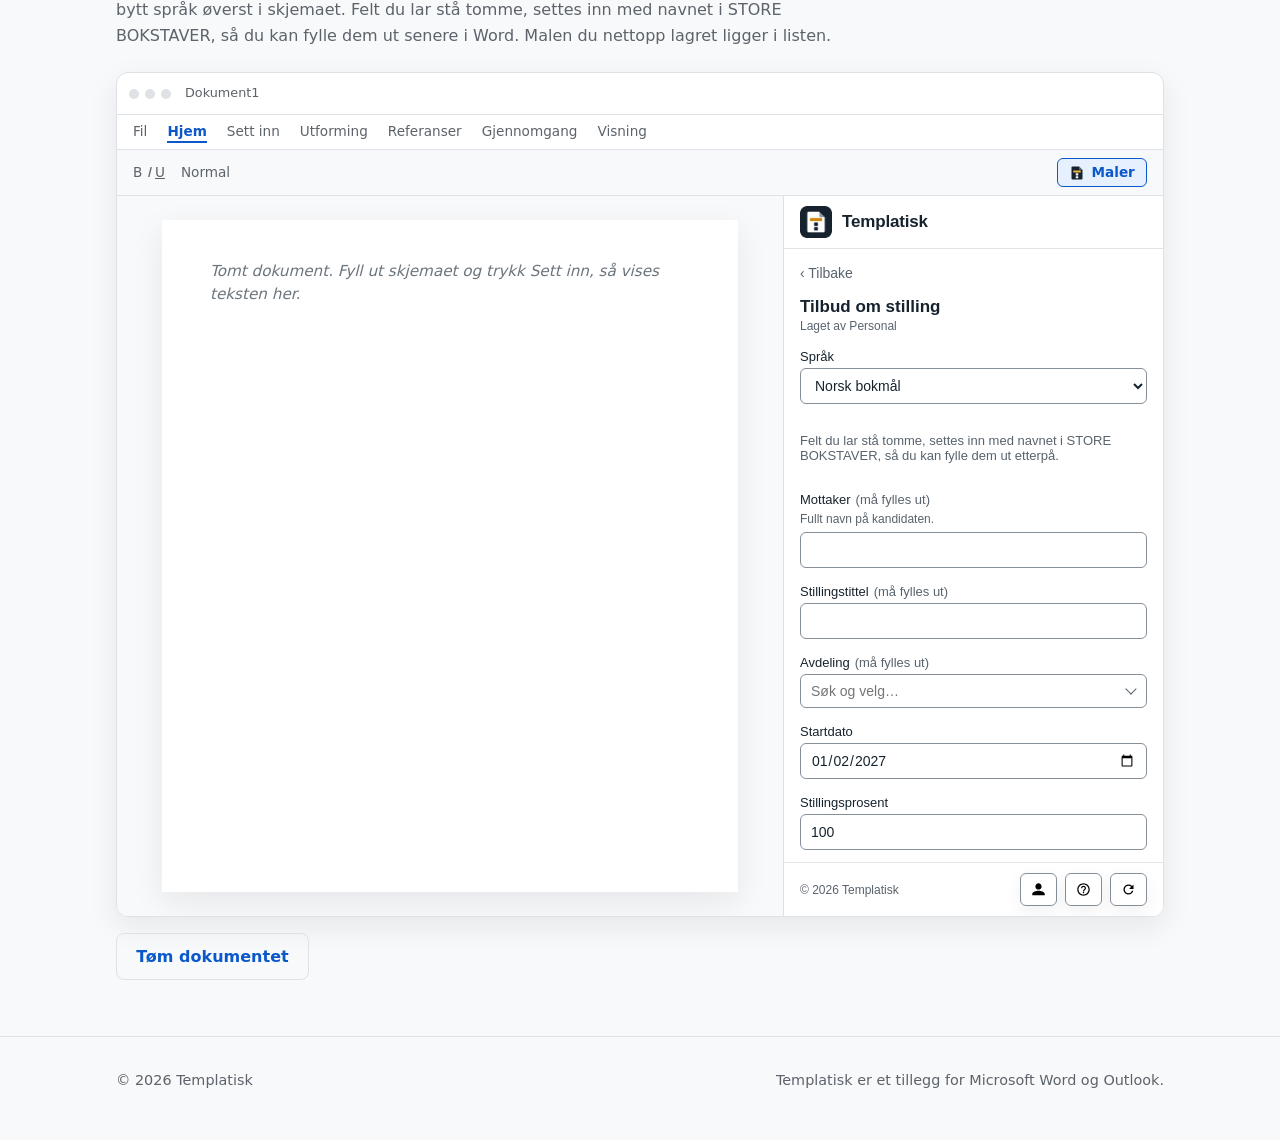
==== commit 36c89027: "Rett tekster etter simulert brukertest og små demo-rettelser - Slå sammen «Hvem er det for?» og «Sli" ====
--- a/demo/index.html
+++ b/demo/index.html
@@ -15,7 +15,8 @@
     .mobile-shots figure { margin: 1.5rem 0 0; }
     .mobile-shots img { display: block; width: 100%; height: auto; border: 1px solid var(--border); border-radius: 12px; }
     .mobile-shots figcaption { color: var(--muted); font-size: 0.9rem; margin-top: 0.75rem; }
-    @media (max-width: 860px) { .mobile-shots { display: block; margin-top: 1.5rem; } }
+    .paper:has(> p:only-child > br:only-child)::before { content: "Tomt dokument. Fyll ut skjemaet og trykk Sett inn, så vises teksten her."; display: block; margin-bottom: 0.75rem; color: #6c757d; font-style: italic; }
+    @media (max-width: 860px) { .mobile-shots { display: block; margin-top: 1.5rem; } .reset-row { display: none; } }
   </style>
 </head>
 <body>
@@ -34,7 +35,7 @@
       <section class="intro">
         <h1>Prøv Templatisk</h1>
         <p class="lead">Dette er den ekte byggeren og det ekte Word-tillegget, kjørt i nettleseren din. Du er logget inn som skribent og kan endre malen eller lage egne. Ingenting lagres på noen server, og endringene dine blir bare i denne nettleseren.</p>
-        <p><button type="button" class="btn ghost" id="reset-demo">Tilbakestill demoen</button></p>
+        <p class="reset-row"><button type="button" class="btn ghost" id="reset-demo">Tilbakestill demoen</button></p>
       </section>
 
       <p class="small-screen-note">Demoen trenger en større skjerm. Åpne denne siden på en PC eller et nettbrett i liggende format.</p>
@@ -42,11 +43,11 @@
       <div class="mobile-shots">
         <p>Slik ser det ut. Eksemplene er laget med fiktive data.</p>
         <figure>
-          <img src="../screenshots/builder.webp" width="1500" height="914" loading="lazy" alt="Malbyggeren i nettleseren. Malen «Svar på søknad» er åpen i editoren med utfyllingsfeltene Navn, Søknadsdato, Saksnummer og Innvilget beløp i teksten, og en gjenbrukbar del kalt Avslutning nederst. Til høyre vises malnavn, forfatter, beskrivelse og publiseringsstatus." />
+          <a href="../screenshots/builder.webp"><img src="../screenshots/builder.webp" width="1280" height="780" loading="lazy" alt="Malbyggeren i nettleseren. Malen «Tilbud om stilling» er åpen i editoren, med utfyllingsfeltene Mottaker, Stillingstittel, Startdato og Årslønn i teksten og en gjenbrukbar del kalt Avslutning nederst. Til høyre vises listen over feltene i malen." /></a>
           <figcaption>Malbyggeren: skriv malen og sett inn felt og gjenbrukbare deler.</figcaption>
         </figure>
         <figure>
-          <img src="../screenshots/addin.webp" width="760" height="1400" loading="lazy" alt="Tillegget i Word og Outlook med skjemaet for malen «Svar på søknad». Feltene Navn, Søknadsdato, Saksnummer, Innvilget beløp og Telefon er fylt ut, og språket er satt til norsk bokmål." />
+          <a href="../screenshots/addin.webp"><img src="../screenshots/addin.webp" width="760" height="2000" loading="lazy" alt="Tillegget i Word og Outlook med skjemaet for malen «Tilbud om stilling». Feltene Mottaker og Stillingstittel er fylt ut, og språket er satt til norsk bokmål." /></a>
           <figcaption>Tillegget: saksbehandleren fyller ut skjemaet og setter inn teksten.</figcaption>
         </figure>
       </div>
